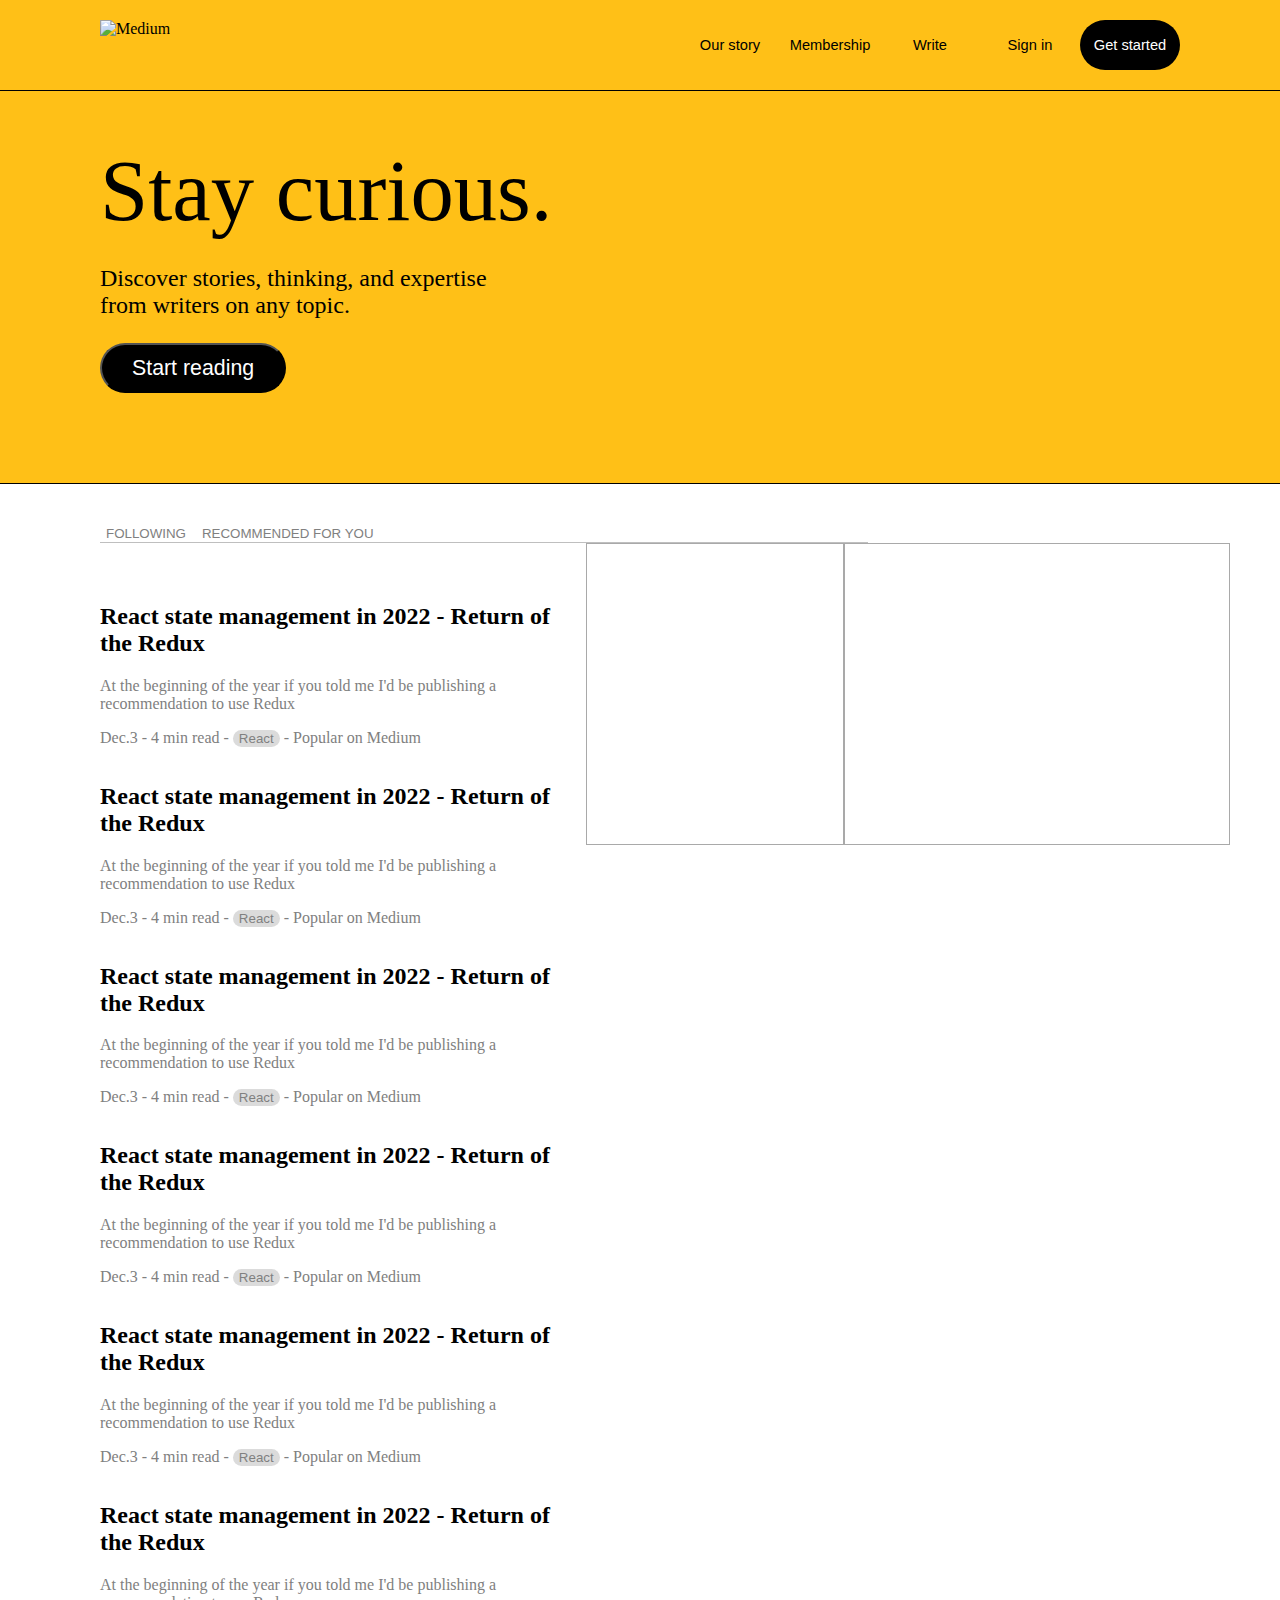
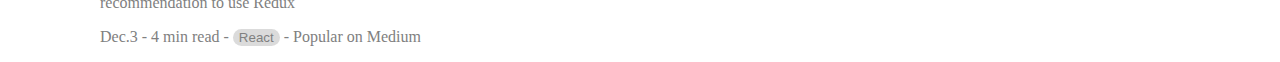
==== Esame pratico.html @ fb30fc13 "Add files via upload" ====
<!DOCTYPE html>
<html lang="en">
<head>
    <meta charset="UTF-8">
    <meta http-equiv="X-UA-Compatible" content="IE=edge">
    <meta name="viewport" content="width=device-width, initial-scale=1.0">
    <link rel="stylesheet" href="esame.css">
    <title>Medium</title>
</head>
<body>
    <header>
        <div>
            <img class="logo" src="https://lever-client-logos.s3.us-west-2.amazonaws.com/762fd4bd-7d50-4ac3-80d3-bad44702bf87-1604363975963.png" alt="Medium">
        </div>
        <div class="nav">
            <button>Our story</button>
            <button>Membership</button>
            <button>Write</button>
            <button>Sign in</button>
            <button>Get started</button>
        </div>
    </header>
    <div class="start">
        <h1>Stay curious.</h1>
        <p>Discover stories, thinking, and expertise <br> from writers on any topic.</p>
        <button>Start reading</button>
    </div>
    <div class="schedule">
        <button>FOLLOWING</button>
        <button>RECOMMENDED FOR YOU</button>
    </div>
    <main>
        <div class="magazine">
            <div>
                <h2>React state management in 2022 - Return of the Redux</h2>
                <p>At the beginning of the year if you told me I'd be publishing a <br>recommendation to use Redux</p>
                <p>Dec.3 - 4 min read - <button class="react">React</button> - Popular on Medium</p>
            </div>
            <div>
                <h2>React state management in 2022 - Return of the Redux</h2>
                <p>At the beginning of the year if you told me I'd be publishing a <br>recommendation to use Redux</p>
                <p>Dec.3 - 4 min read - <button class="react">React</button> - Popular on Medium</p>
            </div>
            <div>
                <h2>React state management in 2022 - Return of the Redux</h2>
                <p>At the beginning of the year if you told me I'd be publishing a <br>recommendation to use Redux</p>
                <p>Dec.3 - 4 min read - <button class="react">React</button> - Popular on Medium</p>
            </div>
            <div>
                <h2>React state management in 2022 - Return of the Redux</h2>
                <p>At the beginning of the year if you told me I'd be publishing a <br>recommendation to use Redux</p>
                <p>Dec.3 - 4 min read - <button class="react">React</button> - Popular on Medium</p>
            </div>
            <div>
                <h2>React state management in 2022 - Return of the Redux</h2>
                <p>At the beginning of the year if you told me I'd be publishing a <br>recommendation to use Redux</p>
                <p>Dec.3 - 4 min read - <button class="react">React</button> - Popular on Medium</p>
            </div>
            <div>
                <h2>React state management in 2022 - Return of the Redux</h2>
                <p>At the beginning of the year if you told me I'd be publishing a <br>recommendation to use Redux</p>
                <p>Dec.3 - 4 min read - <button class="react">React</button> - Popular on Medium</p>
            </div>
        </div>
        <div class="picture">

        </div>
        <div id="section">

        </div>
    </main>
</body>
</html>
---- esame.css ----
body{
    margin: 0;
}
header{
    display: flex;
    justify-content: space-between;
    background-color: #FFC017;
    padding: 20px 100px;
    border-bottom: 1px solid black;
}
.logo{
    width: 25%;
}
.nav{
    display:flex;
}
.nav button{
    width: 100px;
    background-color: transparent;
    border: 0;
    cursor: pointer;
    font-size: 11pt;
}
.nav button:last-child{
    background-color: black;
    color: white;
    border-radius: 30px;
    height: 50px;
}
.nav button:last-child:hover{
    background-color:green;
}
.start button{
    padding: 0 30px;
    font-size: 16pt;
    background-color: black;
    color: white;
    border-radius: 30px;
    height: 50px;
    font-weight: medium;
    cursor: pointer;
}
.start p{
    font-size: x-large;
}
h1{
    margin: auto;
    font-size: 65pt;
    font-weight: normal;
}
.start{
    background-color: #FFC017;
    padding-left: 100px;
    padding-top: 50px;
    padding-bottom: 90px;
    border-bottom:1px solid black;
}
.schedule{
    width: 60%;
    margin-top: 40px;
    margin-left: 100px;
    border-bottom: 1px solid rgba(128, 128, 128, 0.507);
}
.schedule button{
    color: grey;
    border: none;
    background-color: transparent;
    cursor: pointer;
}
.magazine{
    width: 38%;
    display: flex;
    flex-direction: column;
    margin-top: 40px;
    margin-left: 100px;
}
.magazine p{
    color: grey;
}
.react{
    border: none;
    background-color: rgba(128, 128, 128, 0.281);
    color: gray;
    border-radius: 15px;
    cursor: pointer;
}
.picture{
    height: 300px;
    width: 20%;
    border: 1px solid darkgray;
}
main{
    display: flex;
}
#section{
    height: 300px;
    width: 30%;
    border: 1px solid darkgray;
}
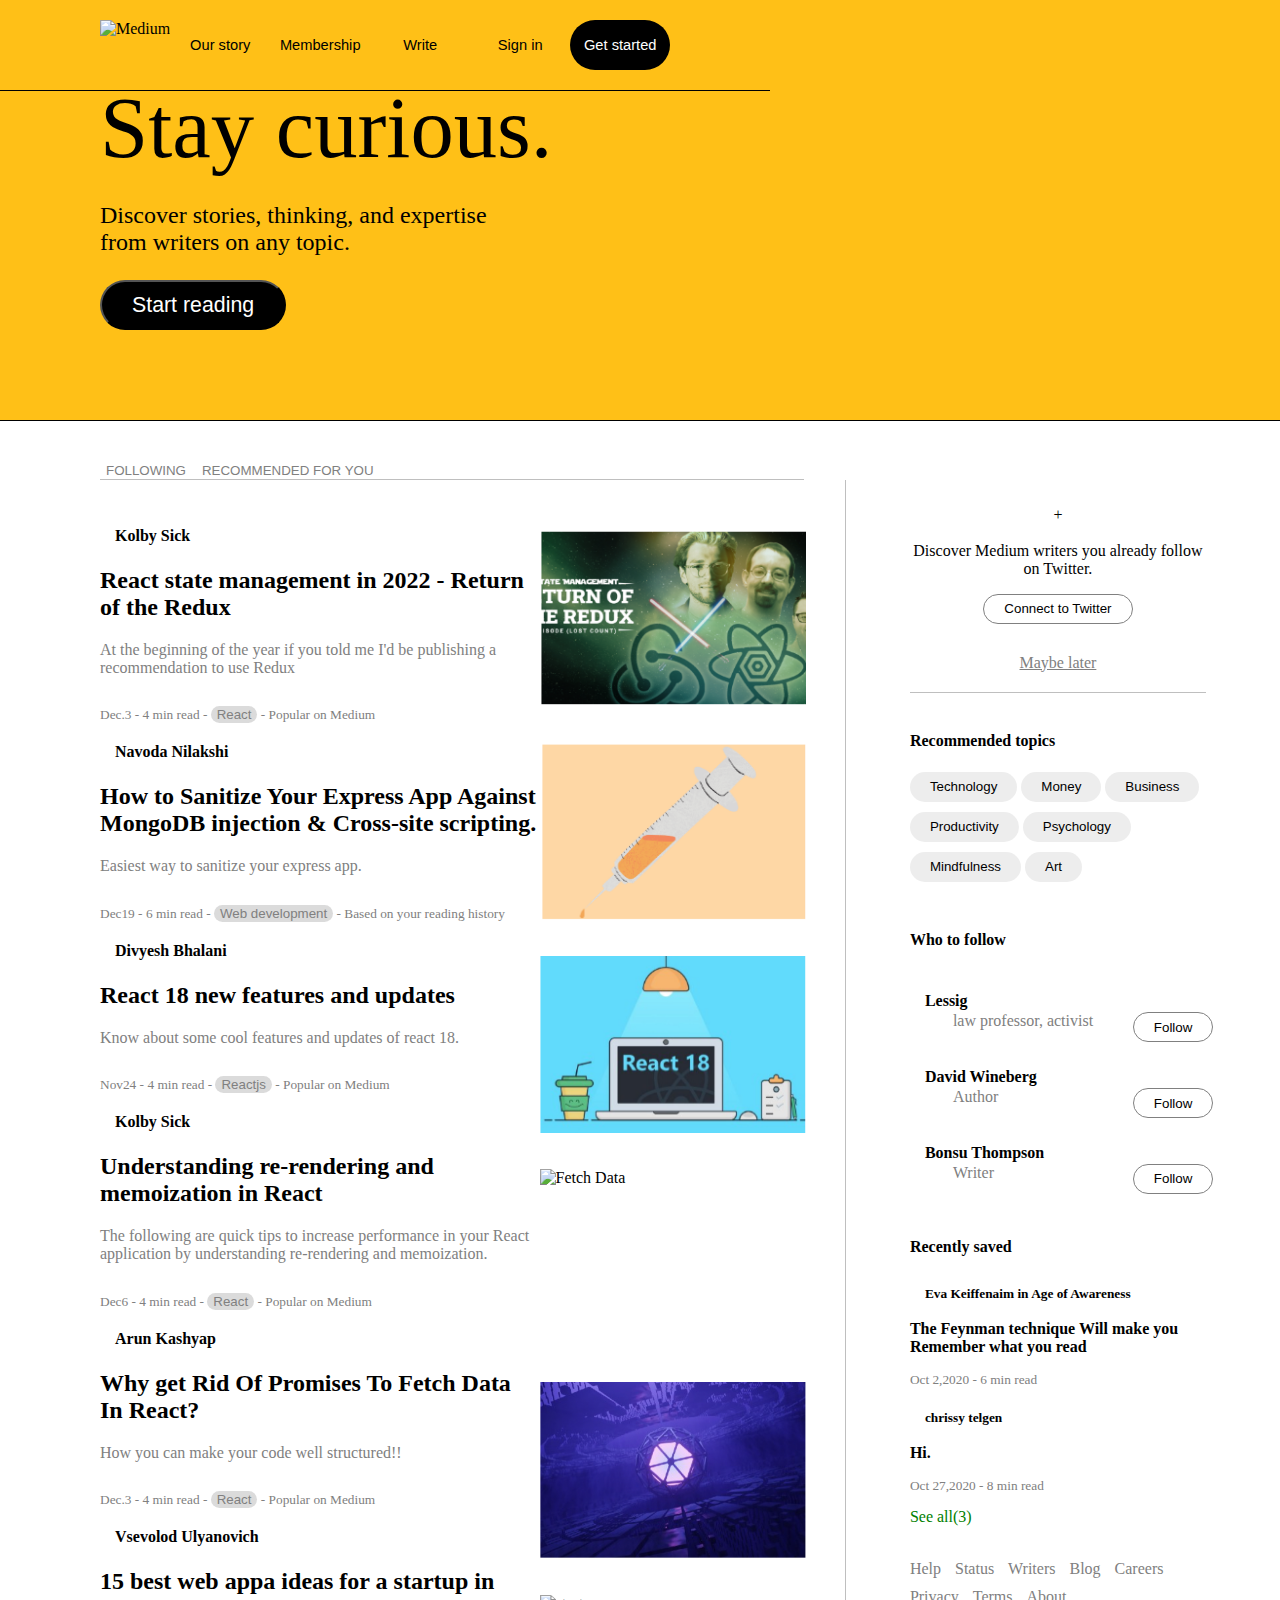
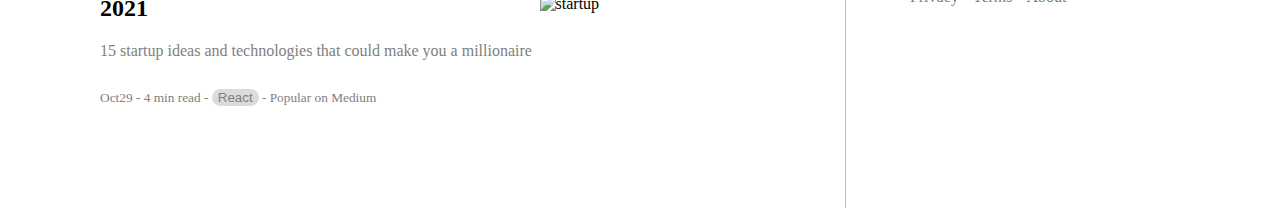
==== commit 118f0985: "Add files via upload" ====
--- a/Esame pratico.html
+++ b/Esame pratico.html
@@ -30,44 +30,130 @@
         <button>RECOMMENDED FOR YOU</button>
     </div>
     <main>
-        <div class="magazine">
+         <div class="magazine">
             <div>
+                <ion-icon name="person-outline"></ion-icon><figcaption class="fw">Kolby Sick</figcaption>
                 <h2>React state management in 2022 - Return of the Redux</h2>
-                <p>At the beginning of the year if you told me I'd be publishing a <br>recommendation to use Redux</p>
-                <p>Dec.3 - 4 min read - <button class="react">React</button> - Popular on Medium</p>
+                <p class="grey">At the beginning of the year if you told me I'd be publishing a <br>recommendation to use Redux</p>
+                <p class="grey fs">Dec.3 - 4 min read - <button class="react">React</button> - Popular on Medium</p>
+                <ion-icon name="bookmark-outline"></ion-icon>
+                <ion-icon name="ellipsis-horizontal-sharp"></ion-icon>
+            </div>
+
+            <div>
+                <ion-icon name="person-outline"></ion-icon><figcaption class="fw">Navoda Nilakshi</figcaption>
+                <h2>How to Sanitize Your Express App Against MongoDB injection & Cross-site scripting.</h2>
+                <p class="grey">Easiest way to sanitize your express app.</p>
+                <p class="grey fs">Dec19 - 6 min read - <button class="react">Web development</button> - Based on your reading history</p>
+                <ion-icon name="bookmark-outline"></ion-icon>
+                <ion-icon name="ellipsis-horizontal-sharp"></ion-icon>
             </div>
             <div>
-                <h2>React state management in 2022 - Return of the Redux</h2>
-                <p>At the beginning of the year if you told me I'd be publishing a <br>recommendation to use Redux</p>
-                <p>Dec.3 - 4 min read - <button class="react">React</button> - Popular on Medium</p>
+                <ion-icon name="person-outline"></ion-icon><figcaption class="fw">Divyesh Bhalani</figcaption>
+                <h2>React 18 new features and updates</h2>
+                <p class="grey">Know about some cool features and updates of react 18.</p>
+                <p class="grey fs">Nov24 - 4 min read - <button class="react">Reactjs</button> - Popular on Medium</p>
+                <ion-icon name="bookmark-outline"></ion-icon>
+                <ion-icon name="ellipsis-horizontal-sharp"></ion-icon>
             </div>
             <div>
-                <h2>React state management in 2022 - Return of the Redux</h2>
-                <p>At the beginning of the year if you told me I'd be publishing a <br>recommendation to use Redux</p>
-                <p>Dec.3 - 4 min read - <button class="react">React</button> - Popular on Medium</p>
+                <ion-icon name="person-outline"></ion-icon><figcaption class="fw">Kolby Sick</figcaption>
+                <h2>Understanding re-rendering and memoization in React</h2>
+                <p class="grey">The following are quick tips to increase performance in your React<br>application by understanding re-rendering and memoization.</p>
+                <p class="grey fs">Dec6 - 4 min read - <button class="react">React</button> - Popular on Medium</p>
+                <ion-icon name="bookmark-outline"></ion-icon>
+                <ion-icon name="ellipsis-horizontal-sharp"></ion-icon>
             </div>
             <div>
-                <h2>React state management in 2022 - Return of the Redux</h2>
-                <p>At the beginning of the year if you told me I'd be publishing a <br>recommendation to use Redux</p>
-                <p>Dec.3 - 4 min read - <button class="react">React</button> - Popular on Medium</p>
+                <ion-icon name="person-outline"></ion-icon><figcaption class="fw">Arun Kashyap</figcaption>
+                <h2>Why get Rid Of Promises To Fetch Data In React?</h2>
+                <p class="grey">How you can make your code well structured!!</p>
+                <p class="grey fs">Dec.3 - 4 min read - <button class="react">React</button> - Popular on Medium</p>
+                <ion-icon name="bookmark-outline"></ion-icon>
+                <ion-icon name="ellipsis-horizontal-sharp"></ion-icon>
             </div>
             <div>
-                <h2>React state management in 2022 - Return of the Redux</h2>
-                <p>At the beginning of the year if you told me I'd be publishing a <br>recommendation to use Redux</p>
-                <p>Dec.3 - 4 min read - <button class="react">React</button> - Popular on Medium</p>
-            </div>
-            <div>
-                <h2>React state management in 2022 - Return of the Redux</h2>
-                <p>At the beginning of the year if you told me I'd be publishing a <br>recommendation to use Redux</p>
-                <p>Dec.3 - 4 min read - <button class="react">React</button> - Popular on Medium</p>
+                <ion-icon name="person-outline"></ion-icon><figcaption class="fw">Vsevolod Ulyanovich</figcaption>
+                <h2>15 best web appa ideas for a startup in 2021</h2>
+                <p class="grey">15 startup ideas and technologies that could make you a millionaire</p>
+                <p class="grey fs">Oct29 - 4 min read - <button class="react">React</button> - Popular on Medium</p>
+                <ion-icon name="bookmark-outline"></ion-icon>
+                <ion-icon name="ellipsis-horizontal-sharp"></ion-icon>
             </div>
         </div>
         <div class="picture">
-
+            <img src="image1.PNG" alt="turn of Redux">
+            <img src="image2.PNG" alt="injection">
+            <img src="image3.PNG" alt="react18">
+            <img src="image6.png" alt="Fetch Data">
+            <img src="image5.PNG" alt="re-rendering">
+            <img src="image4.png" alt="startup">
         </div>
         <div id="section">
-
+            <div id="twit">
+                <ion-icon class="iconl" name="logo-medium"></ion-icon> <span>+</span>
+                <ion-icon class="iconl ct" name="logo-twitter"></ion-icon>
+                <p>Discover Medium writers you already follow on Twitter. </p>
+                <button class="tb"><ion-icon class="ct" name="logo-twitter"></ion-icon>Connect to Twitter</button>
+                <a href="">Maybe later</a>
+            </div>
+            <div id="topic">
+                <h4>Recommended topics</h4>
+                <button>Technology</button>
+                <button>Money</button>
+                <button>Business</button>
+                <button>Productivity</button>
+                <button>Psychology</button>
+                <button>Mindfulness</button>
+                <button>Art</button>
+            </div>
+            
+            <div id="follow" >
+                <h4>Who to follow</h4>
+                <div> 
+                    <ion-icon class="iconl" name="person-outline"></ion-icon>
+                    <figcaption class="fw">Lessig</figcaption> <br>
+                    <p class="grey">law professor, activist</p>
+                    <button class="tb">Follow</button>
+                </div>
+                <div> 
+                    <ion-icon class="iconl" name="person-outline"></ion-icon>
+                    <figcaption class="fw">David Wineberg</figcaption> <br>
+                    <p class="grey">Author</p>
+                    <button class="tb">Follow</button>
+                </div>
+                <div> 
+                    <ion-icon class="iconl" name="person-outline"></ion-icon>
+                    <figcaption class="fw">Bonsu Thompson</figcaption> <br>
+                    <p class="grey">Writer</p>
+                    <button class="tb">Follow</button>
+                </div>
+            </div>
+            <div>
+                <h4>Recently saved</h4>
+                <ion-icon class="iconl" name="person-outline"></ion-icon><figcaption class="fw fs">Eva Keiffenaim in Age of Awareness</figcaption>
+                <p class="fw">The Feynman technique Will make you <br>Remember what you read</p>
+                <p class="grey fs"> Oct 2,2020 - 6 min read</p>
+                <ion-icon class="iconl" name="person-outline"></ion-icon><figcaption class="fw fs">chrissy telgen</figcaption>
+                <p class="fw">Hi.</p>
+                <p class="grey fs">Oct 27,2020 - 8 min read</p>
+                <a href="">See all(3)</a>
+            </div>
+            <footer>
+                <ul>
+                    <li>Help</li>
+                    <li>Status</li>
+                    <li>Writers</li>
+                    <li>Blog</li>
+                    <li>Careers</li>
+                    <li>Privacy</li>
+                    <li>Terms</li>
+                    <li>About</li>
+                </ul>
+            </footer>
         </div>
     </main>
+    <script type="module" src="https://unpkg.com/ionicons@5.5.2/dist/ionicons/ionicons.esm.js"></script>
+    <script nomodule src="https://unpkg.com/ionicons@5.5.2/dist/ionicons/ionicons.js"></script>
 </body>
 </html>--- a/esame.css
+++ b/esame.css
@@ -1,27 +1,32 @@
-body{
+body{/**il body non lascia parti bianche**/
     margin: 0;
 }
-header{
-    display: flex;
+header{/**posizionamento e fissaggio dell'header**/
+    display: flex;
+    position: fixed;
+    z-index: 1;
     justify-content: space-between;
     background-color: #FFC017;
     padding: 20px 100px;
     border-bottom: 1px solid black;
 }
-.logo{
+.logo{/**dimensioni logo**/
     width: 25%;
 }
-.nav{
+.nav{/**classe del div di navigazione**/
     display:flex;
 }
-.nav button{
+.nav button{/**stilizzazione pulsanti di navigazione**/
     width: 100px;
     background-color: transparent;
     border: 0;
     cursor: pointer;
     font-size: 11pt;
 }
-.nav button:last-child{
+.nav button:hover{/**effetto al passaggio del mouse**/
+    border-bottom: 1px solid red;
+}
+.nav button:last-child{/**seleziona l'ultimo pulsante e lo stilizza**/
     background-color: black;
     color: white;
     border-radius: 30px;
@@ -30,7 +35,7 @@
 .nav button:last-child:hover{
     background-color:green;
 }
-.start button{
+.start button{/**stilizza il pulsante a centro pagina**/
     padding: 0 30px;
     font-size: 16pt;
     background-color: black;
@@ -39,61 +44,207 @@
     height: 50px;
     font-weight: medium;
     cursor: pointer;
-}
-.start p{
+    animation-name: example;
+    animation-duration: 4s;
+    animation-delay: 0.5s;
+}
+.start button:hover{
+    background-color: green;
+}
+@keyframes example { /** animazione pulsante**/
+    0%   {background-color: black;}
+    25%  {background-color: #1DA1F3;}
+    50%  {background-color: green;}
+    100% {background-color: #FFC017;}
+  }
+.start p{ /**grandezza carattere paragrafo**/
     font-size: x-large;
 }
-h1{
+h1{/**carattere del titolo**/
     margin: auto;
     font-size: 65pt;
     font-weight: normal;
 }
-.start{
+.start{/**stilizza il div contenente il pulsante di inizio**/
     background-color: #FFC017;
     padding-left: 100px;
-    padding-top: 50px;
+    padding-top: 78px;
     padding-bottom: 90px;
     border-bottom:1px solid black;
 }
-.schedule{
-    width: 60%;
+.schedule{/**renderizza e posiziona le schede prima del corpo della pagina**/
+    width: 55%;
     margin-top: 40px;
     margin-left: 100px;
     border-bottom: 1px solid rgba(128, 128, 128, 0.507);
 }
-.schedule button{
+.schedule button{/**stilizza i pulsanti del div**/
     color: grey;
     border: none;
     background-color: transparent;
     cursor: pointer;
 }
-.magazine{
+.schedule button:hover{
+    border-bottom: 1.5px solid black;
+    color: black;
+}
+.magazine{/**renderizza e posiziona in colonna le notizie**/
     width: 38%;
     display: flex;
     flex-direction: column;
     margin-top: 40px;
     margin-left: 100px;
 }
-.magazine p{
-    color: grey;
-}
-.react{
+.magazine div p:last-of-type{/**modifica il paragrafo da block a inline-block**/
+    display: inline-block;
+}
+.grey{/**classe generica di colore grigio**/
+    color: grey;
+}
+.react{/**stilizza il pulsante sotto la notizia**/
     border: none;
     background-color: rgba(128, 128, 128, 0.281);
     color: gray;
     border-radius: 15px;
     cursor: pointer;
 }
-.picture{
-    height: 300px;
-    width: 20%;
-    border: 1px solid darkgray;
-}
-main{
-    display: flex;
-}
-#section{
-    height: 300px;
-    width: 30%;
-    border: 1px solid darkgray;
-}+.picture{/**div che renderizza in colonna le immagini**/
+    display: flex;
+    flex-direction: column;
+    margin-top: 50px;
+}
+main{/**affianca i div figli**/
+    display: flex;
+}
+#section{/**dispone la sezione destra della pagina**/
+    display: flex;
+    flex-direction: column;
+    padding-left: 5%;
+    margin-left: 3%;
+    width: 32%;
+    border-left: 1px solid rgba(128, 128, 128, 0.507);
+}
+.picture img{/**dimensiona le immagini**/
+    height: 177px;
+    margin-bottom: 36px;
+    cursor: pointer;
+}
+figcaption{/**definito il margine e la visualizzazione**/
+    display: inline-block;
+    margin-left: 15px;
+}
+#twit{/**allinea il testo del div e renderizza il bordo grigio**/
+    border-bottom: 1px solid rgba(128, 128, 128, 0.507);
+    text-align: center;
+    margin: 10% 20% 0 0;
+}
+#twit button:hover{
+    background-color: #1DA1F3;
+    color: white;
+    font-weight: bold;
+    box-shadow: 5px 5px 15px #1DA1F3 ;
+}
+#twit button:hover ion-icon:last-child{
+    color: white;
+}
+.ct{/**classe generica di colore**/
+    color: #1DA1F3;
+}
+#section div{/**gestisce i margini di tutti i div della section**/
+    margin: 5% 20% 0 0;
+}
+#topic button{/**stilizza i pulsanti**/
+    border: none;
+    padding: 0 20px;
+    font-size: 10pt;
+    background-color: #80808024;
+    border-radius: 30px;
+    height: 30px;
+    cursor: pointer;
+    margin-bottom: 10px;
+}
+#topic button:hover{
+    border: 1px solid black;
+    box-shadow: 5px 5px 15px #FFC017
+}
+.tb{/**altra classe di stilizzazione pulsanti**/
+    border: 1px solid grey;
+    padding: 0 20px;
+    font-size: 10pt;
+    background-color: transparent;
+    border-radius: 30px;
+    height: 30px;
+    cursor: pointer;
+    margin-bottom: 10px;
+}
+#follow{/**dispone il contenuto in colonna**/
+    display: flex;
+    flex-direction: column;
+}
+#follow div{/**margine destro azzerato**/
+    margin-right: 0;
+}
+#follow button{/**posiziona i pulsanti**/
+    position: absolute;
+    right: 5em;
+    margin-left: 61px;
+}
+#follow button:hover{
+    background-color: green;
+    color: white;
+    font-weight: bold;
+}
+#follow p{/**agisce su tutti i paragrafi del div follow**/
+    display: inline-block;
+    padding-left: 43px;
+    margin-top: 0;
+}
+#icon{
+    display: flex;
+    flex-direction: column;
+}
+#section a{/**colora il link**/
+    text-decoration: none;
+    color: green;
+}
+#twit a{/**renderizza e sottolinea il link**/
+    padding: 20px;
+    display: block;
+    color: grey;
+    text-decoration: underline;
+}
+footer{/**margini del footer**/
+    margin: 5% 20% 0 0;
+}
+ul{
+    padding-left: 0;
+}
+li{/**dispone gli item della lista in orizzontale**/
+    display: inline-block;
+    margin-right: 10px;
+    padding-bottom: 10px;
+    color: grey;
+    cursor: pointer;
+}
+li:hover{
+    color: #FFC017;
+    background-color: black;
+    border-radius: 8px;
+    padding: 0 20px;
+    border: transparent;
+}
+.fw{/**classe generica di spessore carattere**/
+    font-weight: 600;
+}
+.fs{/**classe di grandezza carattere**/
+    font-size: 10pt;
+}
+.magazine div ion-icon:first-child{
+    font-size: x-large;/**ingrandisce le prime icone di ogni div**/
+}
+.iconl{/**ingrandisce le icone**/
+    font-size: x-large;
+}
+ion-icon{/**il cursore diventa una manina al contatto con le icone**/
+    cursor: pointer;
+}
